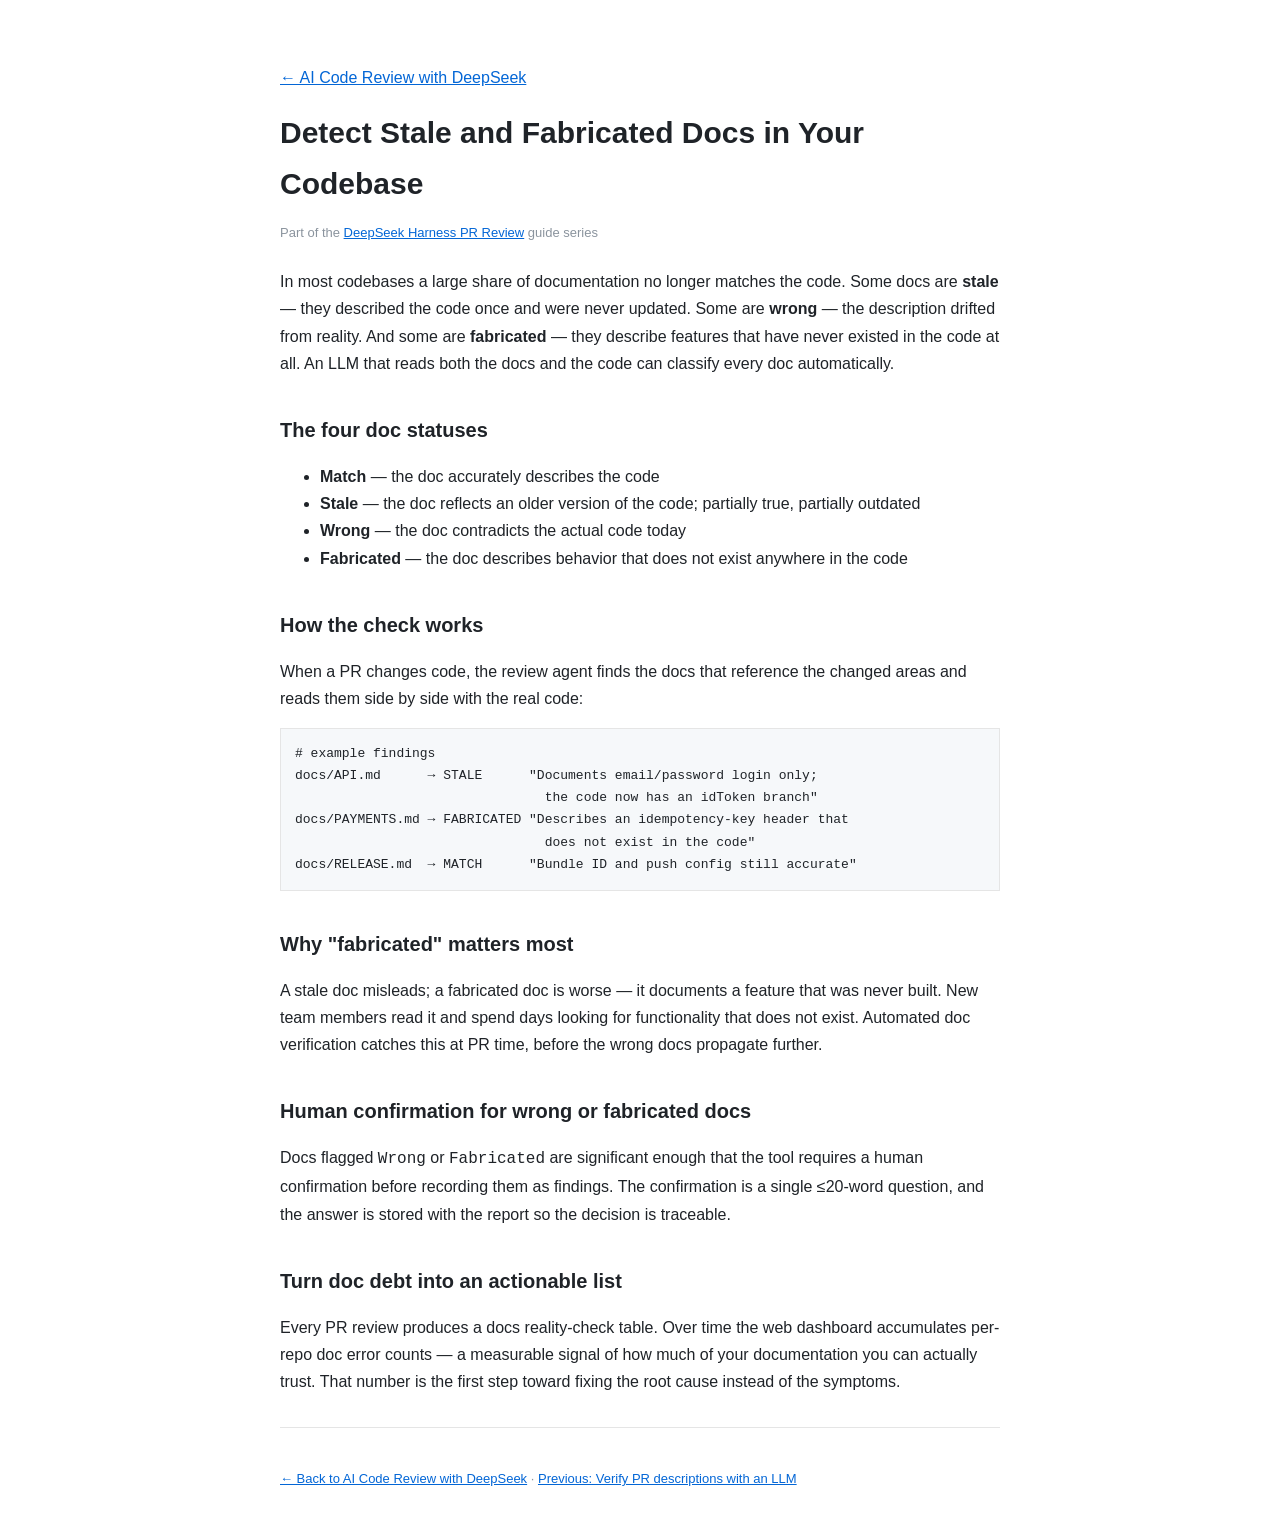
==== docs/guide/detect-stale-docs-in-codebase.html @ d0335a8b "seo: SEO landing + 3 keyword guides + sitemap + robots" ====
<!DOCTYPE html>
<html lang="en">
<head>
<meta charset="utf-8">
<meta name="viewport" content="width=device-width, initial-scale=1">
<title>Detect Stale and Fabricated Docs in Your Codebase — Automated Guide</title>
<meta name="description" content="Detect stale and fabricated documentation with an LLM: automatically compare repo docs against real code and classify each doc as Match, Stale, Wrong or Fabricated. Stop trusting docs that lie.">
<meta name="keywords" content="stale docs, fabricated documentation, documentation drift, docs vs code, llm docs check, documentation accuracy">
<link rel="canonical" href="https://nexpeakcore.github.io/deepseek-harness-pr-review/guide/detect-stale-docs-in-codebase.html">
<style>
body { margin: 0 auto; max-width: 720px; padding: 48px 24px 48px;
       font-family: -apple-system, "Segoe UI", Roboto, sans-serif;
       color: #1f2328; line-height: 1.7; }
a { color: #0366d6; }
h1 { font-size: 30px; font-weight: 700; margin: 0 0 6px; }
h2 { font-size: 20px; font-weight: 600; margin: 36px 0 10px; }
.meta { color: #8b949e; font-size: 13px; margin-bottom: 24px; }
pre { background: #f6f8fa; border: 1px solid #e5e5e5; padding: 14px;
      overflow-x: auto; font-size: 13px; }
code { font-family: ui-monospace, SFMono-Regular, Menlo, monospace; }
hr { border: none; border-top: 1px solid #e5e5e5; margin: 32px 0; }
footer { margin-top: 40px; font-size: 13px; color: #8b949e; }
</style>
</head>
<body>

<p><a href="../">← AI Code Review with DeepSeek</a></p>

<h1>Detect Stale and Fabricated Docs in Your Codebase</h1>
<p class="meta">Part of the <a href="../">DeepSeek Harness PR Review</a> guide series</p>

<p>In most codebases a large share of documentation no longer matches the
code. Some docs are <b>stale</b> — they described the code once and were never
updated. Some are <b>wrong</b> — the description drifted from reality. And some
are <b>fabricated</b> — they describe features that have never existed in the
code at all. An LLM that reads both the docs and the code can classify every
doc automatically.</p>

<h2>The four doc statuses</h2>
<ul>
  <li><b>Match</b> — the doc accurately describes the code</li>
  <li><b>Stale</b> — the doc reflects an older version of the code; partially
  true, partially outdated</li>
  <li><b>Wrong</b> — the doc contradicts the actual code today</li>
  <li><b>Fabricated</b> — the doc describes behavior that does not exist
  anywhere in the code</li>
</ul>

<h2>How the check works</h2>
<p>When a PR changes code, the review agent finds the docs that reference the
changed areas and reads them side by side with the real code:</p>
<pre><code># example findings
docs/API.md      → STALE      "Documents email/password login only;
                                the code now has an idToken branch"
docs/PAYMENTS.md → FABRICATED "Describes an idempotency-key header that
                                does not exist in the code"
docs/RELEASE.md  → MATCH      "Bundle ID and push config still accurate"</code></pre>

<h2>Why "fabricated" matters most</h2>
<p>A stale doc misleads; a fabricated doc is worse — it documents a feature
that was never built. New team members read it and spend days looking for
functionality that does not exist. Automated doc verification catches this at
PR time, before the wrong docs propagate further.</p>

<h2>Human confirmation for wrong or fabricated docs</h2>
<p>Docs flagged <code>Wrong</code> or <code>Fabricated</code> are significant
enough that the tool requires a human confirmation before recording them as
findings. The confirmation is a single ≤20-word question, and the answer is
stored with the report so the decision is traceable.</p>

<h2>Turn doc debt into an actionable list</h2>
<p>Every PR review produces a docs reality-check table. Over time the web
dashboard accumulates per-repo doc error counts — a measurable signal of how
much of your documentation you can actually trust. That number is the first
step toward fixing the root cause instead of the symptoms.</p>

<hr>

<footer><a href="../">← Back to AI Code Review with DeepSeek</a> ·
<a href="verify-pr-descriptions-with-llm.html">Previous: Verify PR descriptions with an LLM</a></footer>

</body>
</html>
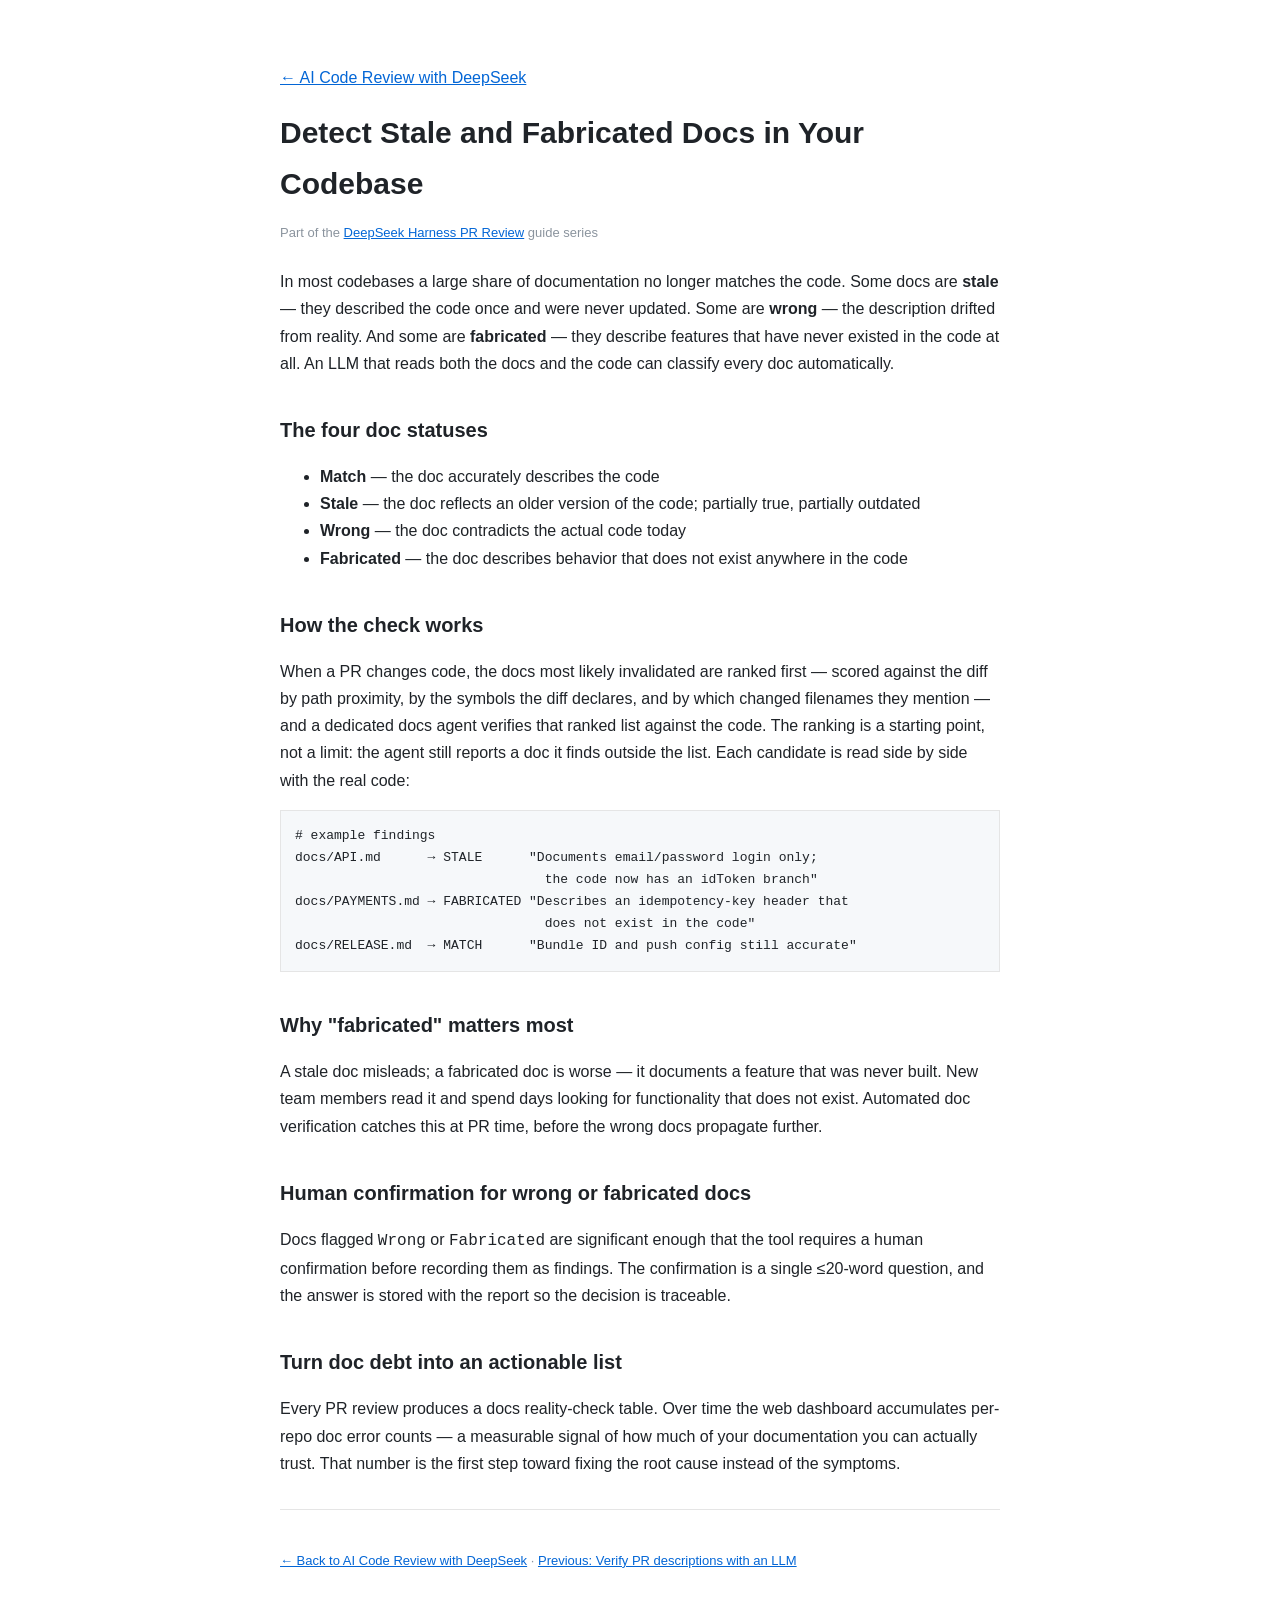
==== commit 08429008: "feat: review PRs with no description, fan out verify agents, name verdicts honestly (#12) * feat: re" ====
--- a/docs/guide/detect-stale-docs-in-codebase.html
+++ b/docs/guide/detect-stale-docs-in-codebase.html
@@ -47,8 +47,12 @@
 </ul>
 
 <h2>How the check works</h2>
-<p>When a PR changes code, the review agent finds the docs that reference the
-changed areas and reads them side by side with the real code:</p>
+<p>When a PR changes code, the docs most likely invalidated are ranked first —
+scored against the diff by path proximity, by the symbols the diff declares, and
+by which changed filenames they mention — and a dedicated docs agent verifies
+that ranked list against the code. The ranking is a starting point, not a limit:
+the agent still reports a doc it finds outside the list. Each candidate is read
+side by side with the real code:</p>
 <pre><code># example findings
 docs/API.md      → STALE      "Documents email/password login only;
                                 the code now has an idToken branch"
